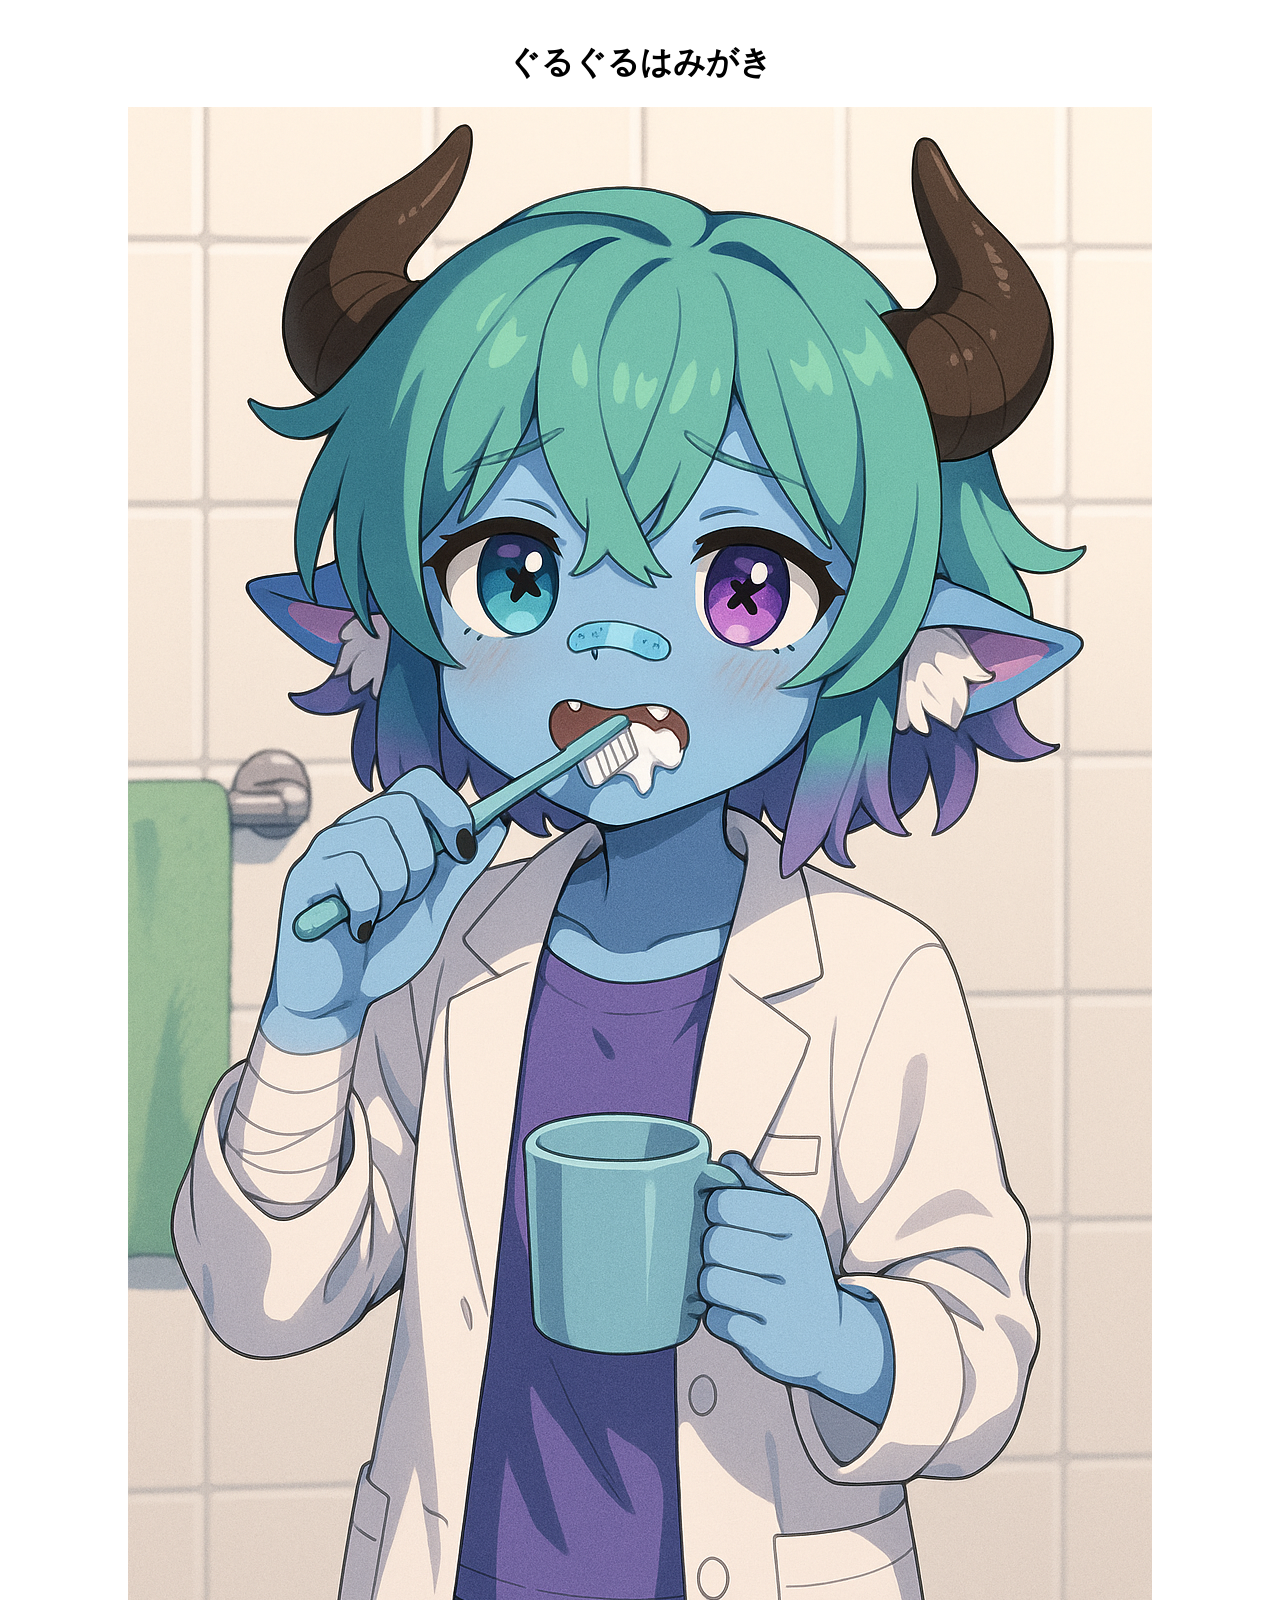
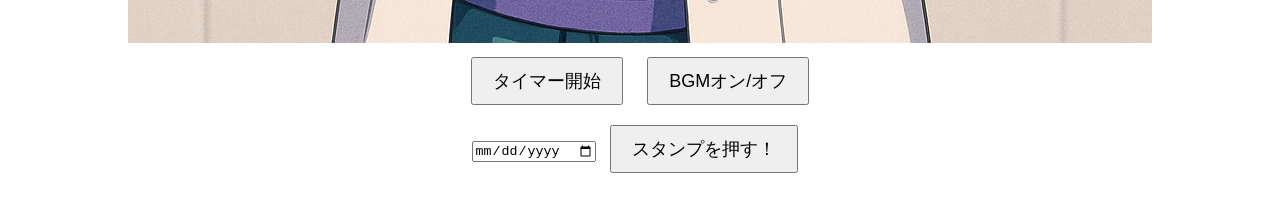
==== index.html @ c778b4d1 "Add files via upload" ====
<!DOCTYPE html>
<html lang="ja">
<head>
  <meta charset="UTF-8" />
  <meta name="viewport" content="width=device-width, initial-scale=1.0" />
  <title>ぐるぐるはみがき</title>
  <style>
    body {
      font-family: sans-serif;
      text-align: center;
      background-color: #fff;
      margin: 0;
      padding: 20px;
    }
    img {
      max-width: 80vw;
      height: auto;
    }
    button {
      margin: 10px;
      font-size: 18px;
      padding: 10px 20px;
    }
    audio {
      display: none;
    }
  </style>
</head>
<body>
  <h1>ぐるぐるはみがき</h1>
  <img id="brushImage" src="guru_brushing.png" alt="ぐるぐる歯みがき" />
  <div>
    <button onclick="startTimer()">タイマー開始</button>
    <button onclick="toggleBgm()">BGMオン/オフ</button>
  </div>
  <div>
    <input type="date" id="date" />
    <button onclick="submitStamp()">スタンプを押す！</button>
  </div>
  <audio id="bgm" src="bgm.mp3" loop></audio>
  <script src="script.js"></script>
</body>
</html>
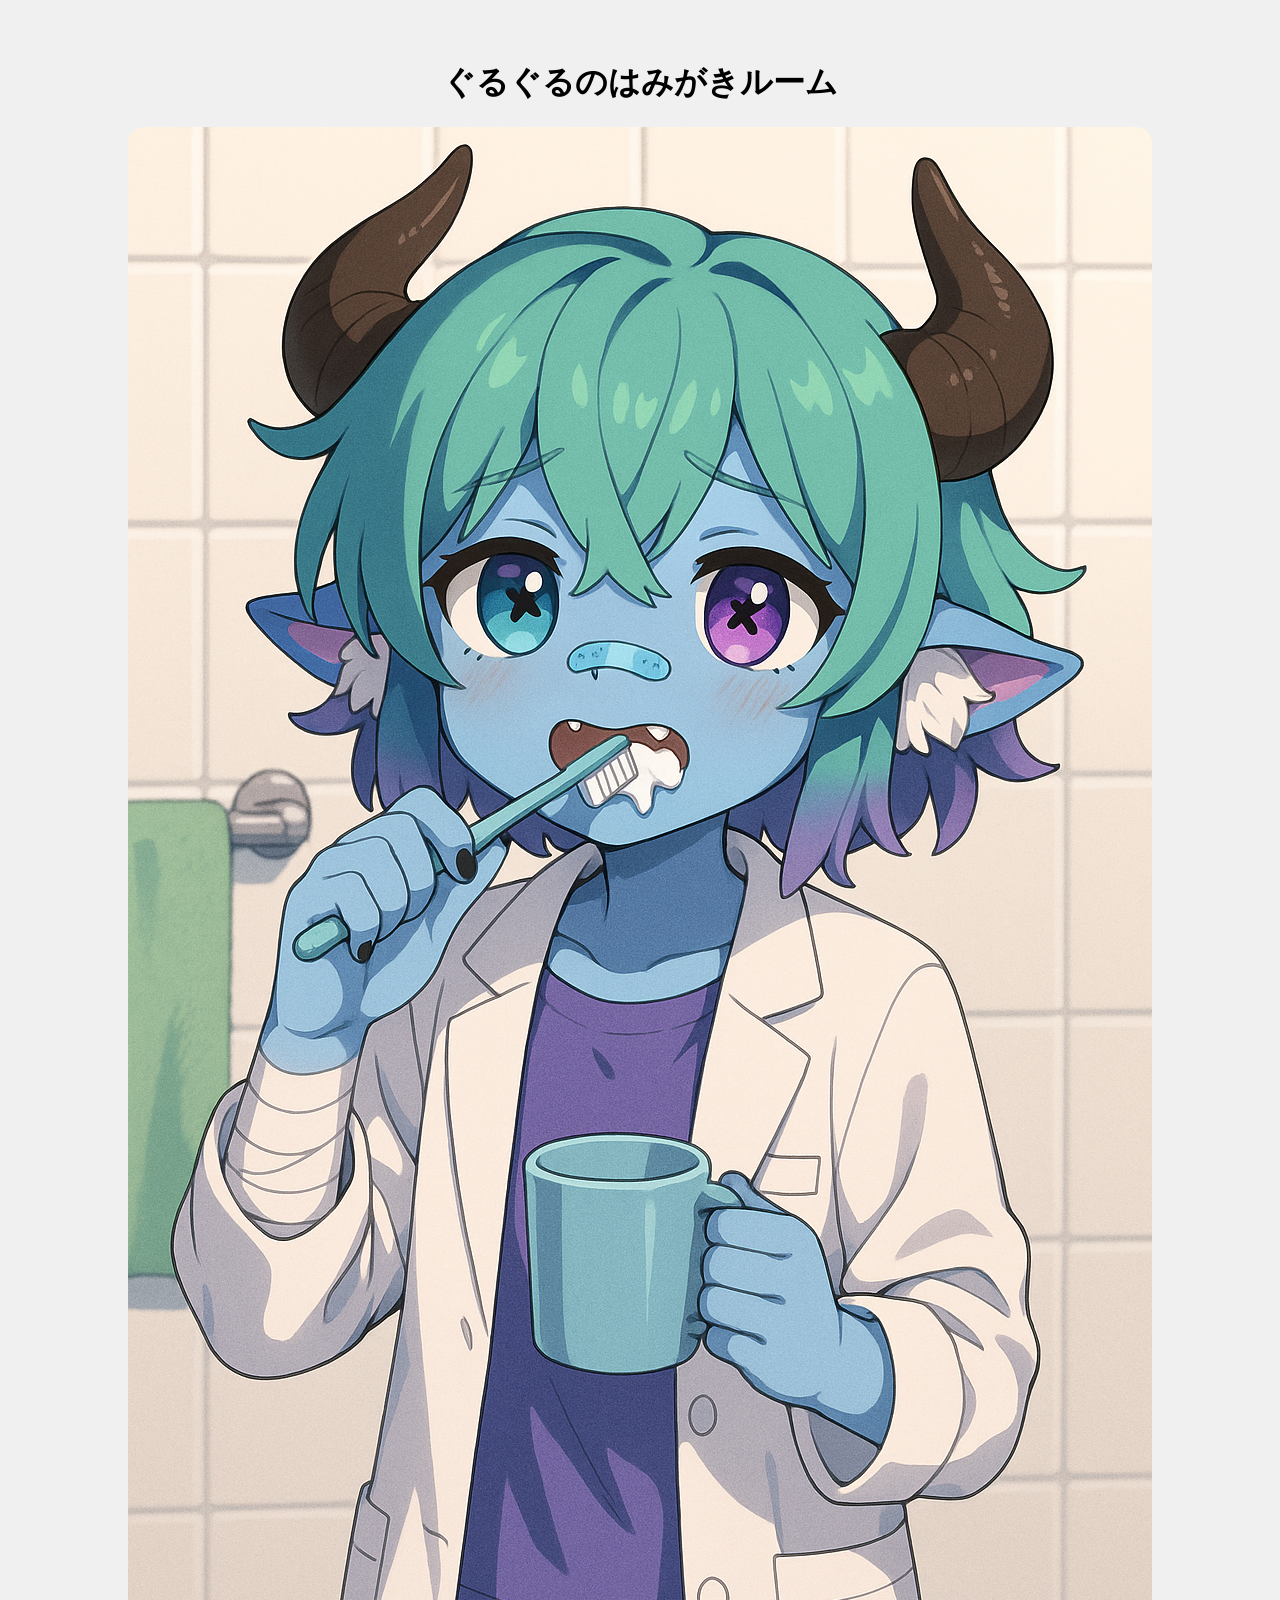
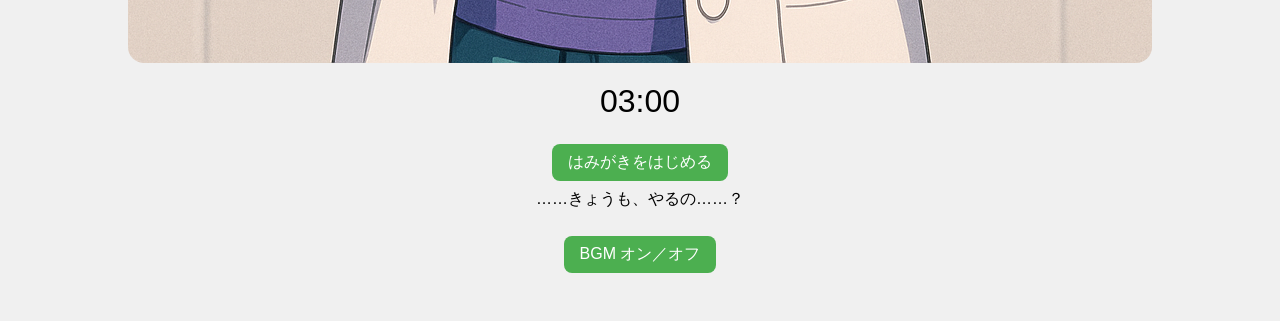
==== commit 01166eac: "Add files via upload" ====
--- a/index.html
+++ b/index.html
@@ -1,44 +1,26 @@
-
 <!DOCTYPE html>
 <html lang="ja">
 <head>
-  <meta charset="UTF-8" />
-  <meta name="viewport" content="width=device-width, initial-scale=1.0" />
-  <title>ぐるぐるはみがき</title>
-  <style>
-    body {
-      font-family: sans-serif;
-      text-align: center;
-      background-color: #fff;
-      margin: 0;
-      padding: 20px;
-    }
-    img {
-      max-width: 80vw;
-      height: auto;
-    }
-    button {
-      margin: 10px;
-      font-size: 18px;
-      padding: 10px 20px;
-    }
-    audio {
-      display: none;
-    }
-  </style>
+<meta charset="UTF-8">
+<meta name="viewport" content="width=device-width,initial-scale=1">
+<title>ぐるぐるのはみがきルーム</title>
+<link rel="manifest" href="manifest.json">
+<link rel="stylesheet" href="style.css">
 </head>
 <body>
-  <h1>ぐるぐるはみがき</h1>
-  <img id="brushImage" src="guru_brushing.png" alt="ぐるぐる歯みがき" />
-  <div>
-    <button onclick="startTimer()">タイマー開始</button>
-    <button onclick="toggleBgm()">BGMオン/オフ</button>
-  </div>
-  <div>
-    <input type="date" id="date" />
-    <button onclick="submitStamp()">スタンプを押す！</button>
-  </div>
-  <audio id="bgm" src="bgm.mp3" loop></audio>
-  <script src="script.js"></script>
+<h1>ぐるぐるのはみがきルーム</h1>
+
+<img id="guruImage" src="guru_brushing.png" alt="ぐるぐる">
+
+<div id="timerDisplay">03:00</div>
+<button id="startButton">はみがきをはじめる</button>
+<div id="quote">……きょうも、やるの……？</div>
+
+<br>
+
+<button id="toggleBGM">BGM オン／オフ</button>
+<audio id="bgm" loop src="bgm.mp3"></audio>
+
+<script src="script.js"></script>
 </body>
 </html>
--- a/style.css
+++ b/style.css
@@ -0,0 +1,27 @@
+body{
+  font-family: "メイリオ", sans-serif;
+  background:#f0f0f0;
+  text-align:center;
+  padding:2rem;
+}
+img{
+  max-width:90%;
+  height:auto;
+  border-radius:1rem;
+}
+#timerDisplay{
+  font-size:2rem;
+  margin:1rem 0;
+}
+button{
+  padding:0.5rem 1rem;
+  font-size:1rem;
+  margin:0.5rem;
+  border-radius:0.5rem;
+  border:none;
+  background:#4caf50;
+  color:#fff;
+}
+button:hover{
+  opacity:0.85;
+}
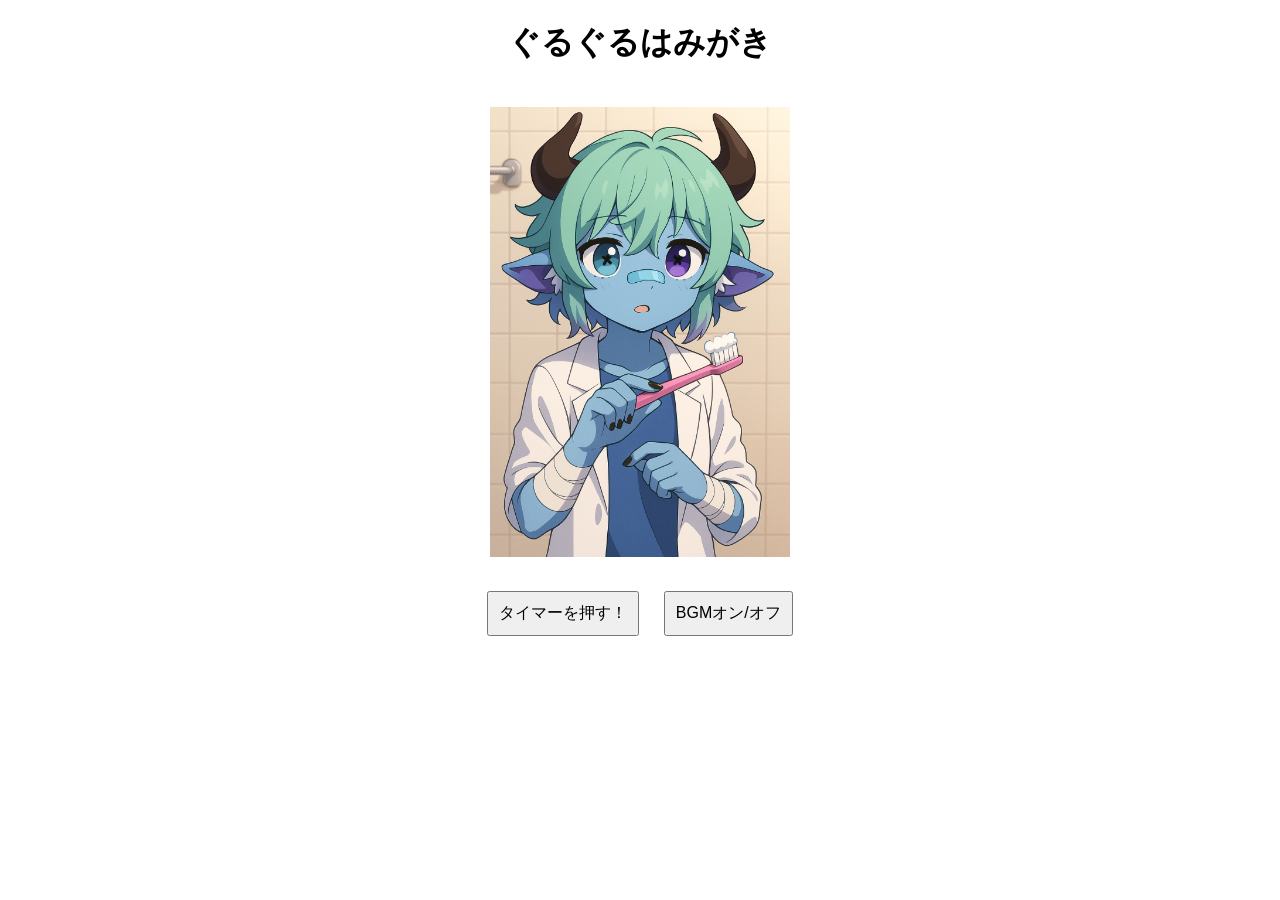
==== commit d04f822c: "Add files via upload" ====
--- a/index.html
+++ b/index.html
@@ -1,26 +1,43 @@
 <!DOCTYPE html>
 <html lang="ja">
 <head>
-<meta charset="UTF-8">
-<meta name="viewport" content="width=device-width,initial-scale=1">
-<title>ぐるぐるのはみがきルーム</title>
-<link rel="manifest" href="manifest.json">
-<link rel="stylesheet" href="style.css">
+  <meta charset="UTF-8">
+  <meta name="viewport" content="width=device-width, initial-scale=1.0">
+  <title>ぐるぐるはみがき</title>
+  <link rel="manifest" href="manifest.json">
+  <style>
+    body {
+      margin: 0;
+      padding: 0;
+      font-family: sans-serif;
+      background-color: #fff;
+      text-align: center;
+    }
+    #guruImage {
+      width: 80%;
+      max-width: 300px;
+      margin-top: 20px;
+    }
+    #controls {
+      margin: 20px;
+    }
+    button {
+      padding: 10px;
+      font-size: 1em;
+      margin: 10px;
+    }
+  </style>
 </head>
 <body>
-<h1>ぐるぐるのはみがきルーム</h1>
-
-<img id="guruImage" src="guru_brushing.png" alt="ぐるぐる">
-
-<div id="timerDisplay">03:00</div>
-<button id="startButton">はみがきをはじめる</button>
-<div id="quote">……きょうも、やるの……？</div>
-
-<br>
-
-<button id="toggleBGM">BGM オン／オフ</button>
-<audio id="bgm" loop src="bgm.mp3"></audio>
-
-<script src="script.js"></script>
+  <h1>ぐるぐるはみがき</h1>
+  <img id="guruImage" src="guru_start.png" alt="ぐるぐる">
+  <div id="controls">
+    <button onclick="startBrushing()">タイマーを押す！</button>
+    <button onclick="toggleBgm()">BGMオン/オフ</button>
+  </div>
+  <audio id="bgm" loop>
+    <source src="bgm.mp3" type="audio/mp3">
+  </audio>
+  <script src="script.js"></script>
 </body>
-</html>
+</html>
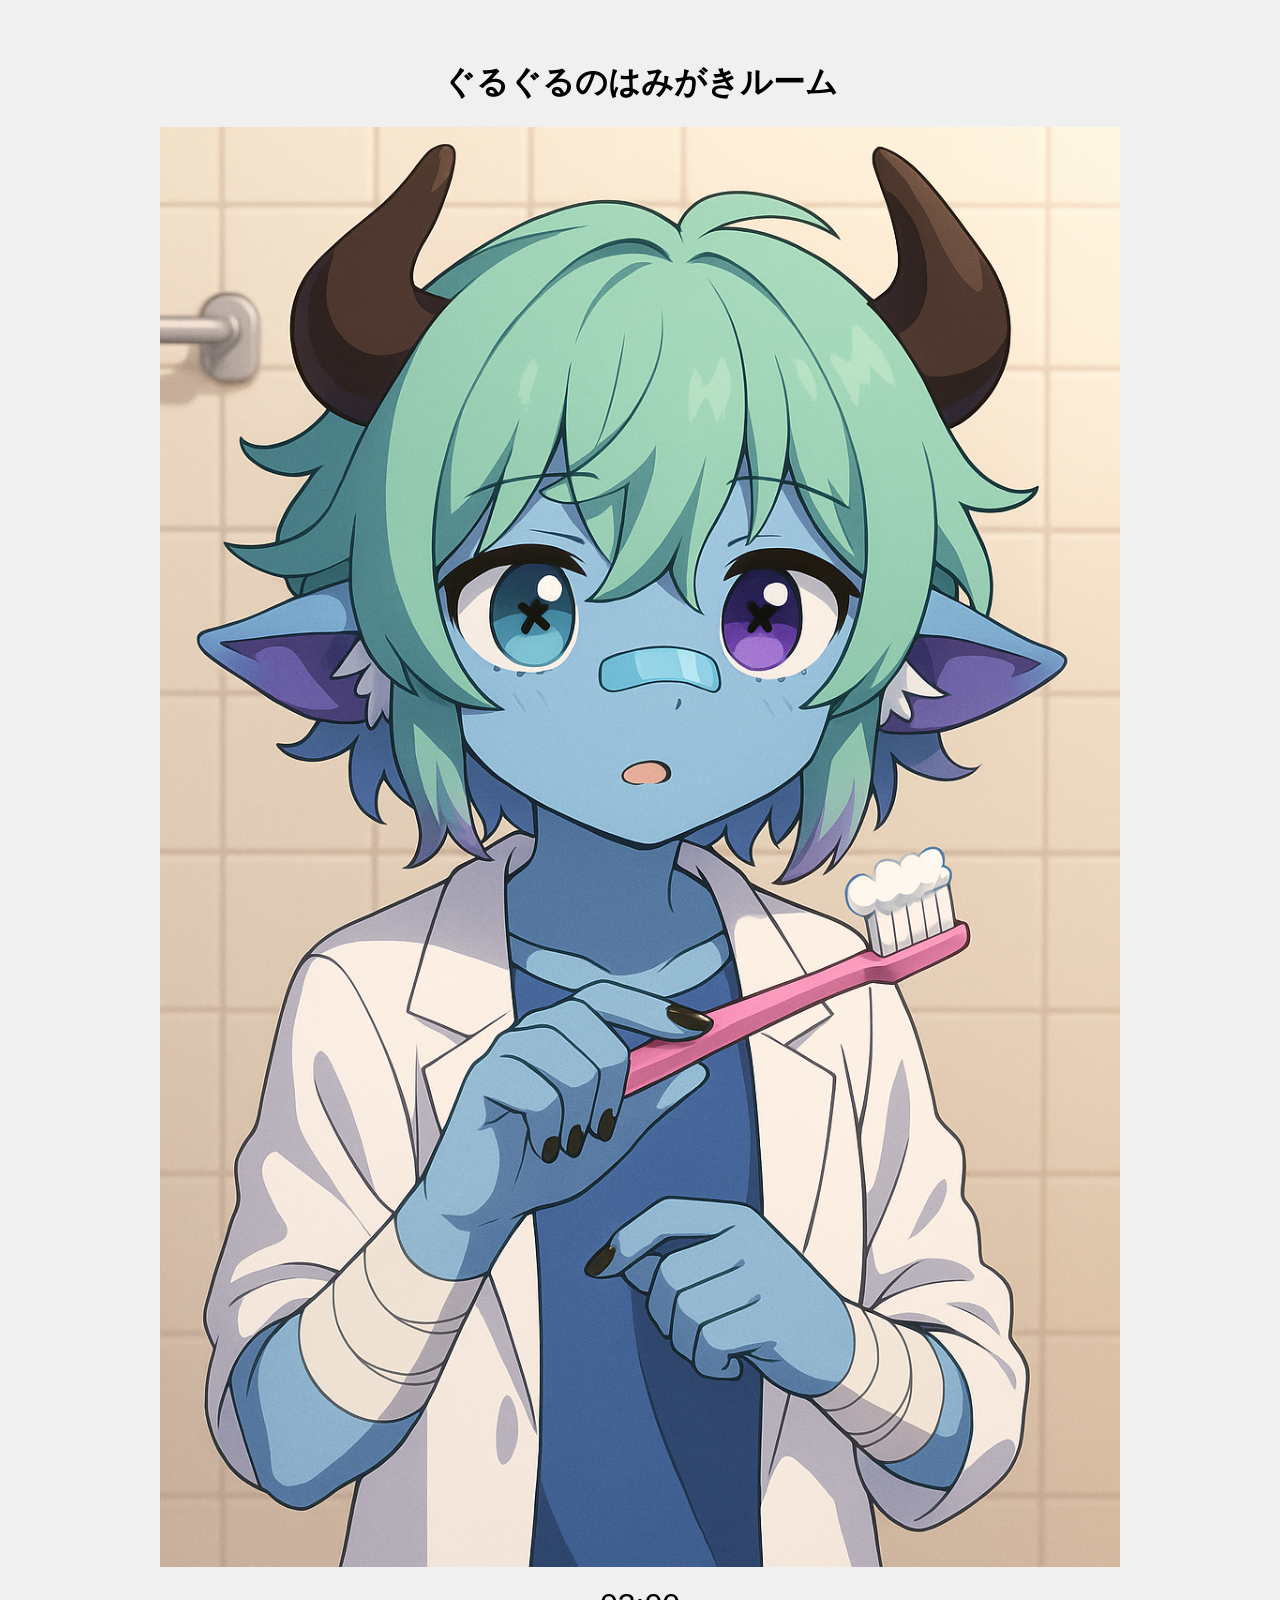
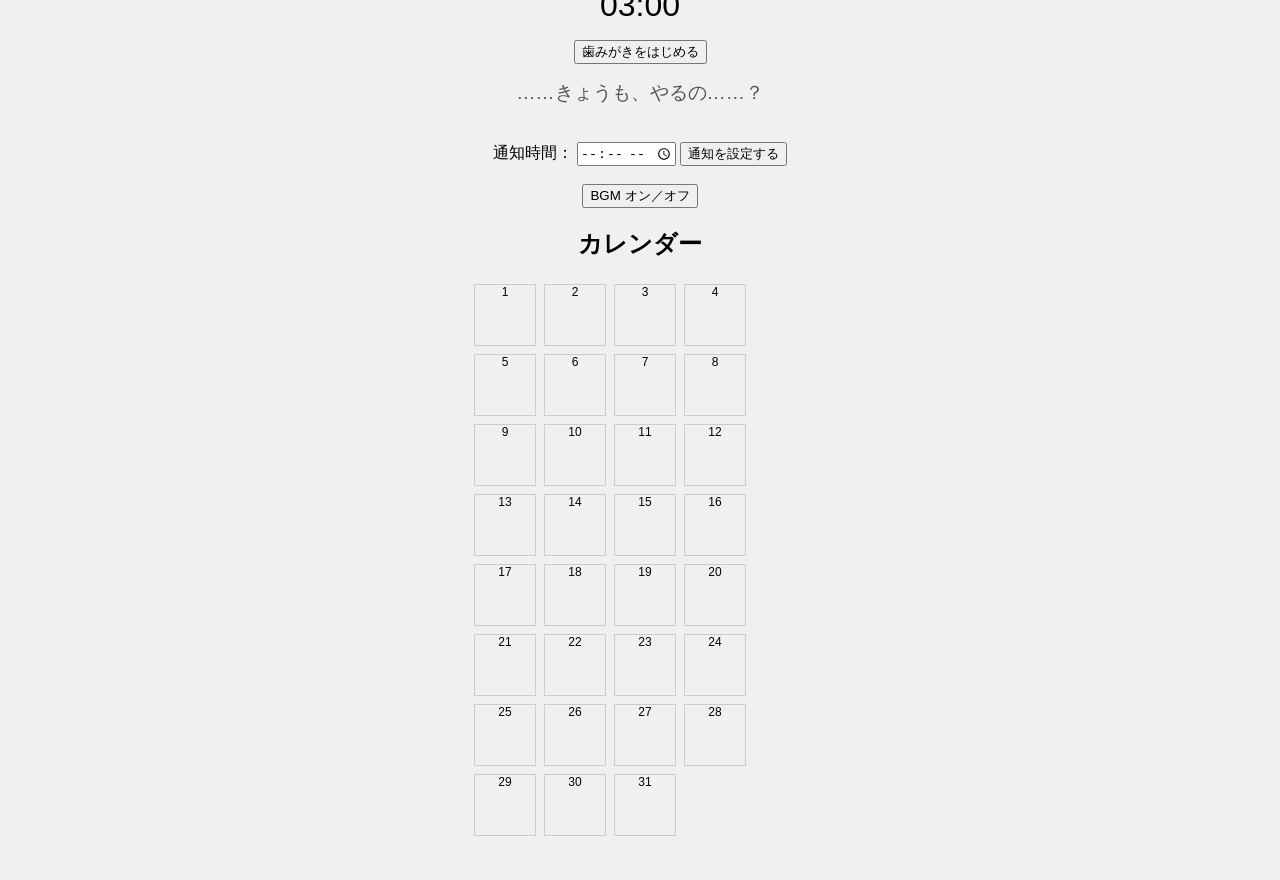
==== commit 801bee4d: "Add files via upload" ====
--- a/index.html
+++ b/index.html
@@ -1,43 +1,43 @@
+
 <!DOCTYPE html>
 <html lang="ja">
 <head>
-  <meta charset="UTF-8">
-  <meta name="viewport" content="width=device-width, initial-scale=1.0">
-  <title>ぐるぐるはみがき</title>
-  <link rel="manifest" href="manifest.json">
+  <meta charset="UTF-8" />
+  <meta name="viewport" content="width=device-width, initial-scale=1.0"/>
+  <title>ぐるぐるのはみがきルーム</title>
+  <link rel="manifest" href="manifest.json" />
+  <link rel="icon" href="guruguru_icon.png" />
   <style>
-    body {
-      margin: 0;
-      padding: 0;
-      font-family: sans-serif;
-      background-color: #fff;
-      text-align: center;
-    }
-    #guruImage {
-      width: 80%;
-      max-width: 300px;
-      margin-top: 20px;
-    }
-    #controls {
-      margin: 20px;
-    }
-    button {
-      padding: 10px;
-      font-size: 1em;
-      margin: 10px;
-    }
+    body { font-family: "メイリオ", sans-serif; background: #f0f0f0; text-align: center; padding: 2rem; }
+    #guruImage { max-width: 80%; height: auto; }
+    #timerDisplay { font-size: 2rem; margin: 1rem 0; }
+    #quote { margin-top: 1rem; font-size: 1.2rem; color: #555; }
+    #stampContainer { margin-top: 2rem; display: grid; grid-template-columns: repeat(5, 50px); gap: 10px; justify-content: center; }
+    .stamp { width: 50px; height: 50px; background-image: url('stamp.png'); background-size: contain; }
   </style>
 </head>
 <body>
-  <h1>ぐるぐるはみがき</h1>
-  <img id="guruImage" src="guru_start.png" alt="ぐるぐる">
-  <div id="controls">
-    <button onclick="startBrushing()">タイマーを押す！</button>
-    <button onclick="toggleBgm()">BGMオン/オフ</button>
-  </div>
-  <audio id="bgm" loop>
-    <source src="bgm.mp3" type="audio/mp3">
-  </audio>
+  <h1>ぐるぐるのはみがきルーム</h1>
+  <img id="guruImage" src="guru_start.png" alt="ぐるぐる" />
+  <div id="timerDisplay">03:00</div>
+  <button onclick="startTimer()">歯みがきをはじめる</button>
+  <div id="quote">……きょうも、やるの……？</div>
+  <br><br>
+  <label for="notifyTime">通知時間：</label>
+  <input type="time" id="notifyTime" />
+  <button onclick="setNotifyTime()">通知を設定する</button>
+  <br><br>
+  <button onclick="toggleBGM()">BGM オン／オフ</button>
+  <audio id="bgm" loop><source src="bgm.mp3" type="audio/mpeg"></audio>
+  <audio id="stampSound"><source src="stamp_sound.mp3" type="audio/mpeg"></audio>
+  
+  <h2>カレンダー</h2>
+  <div id="calendarContainer" style="display: flex; flex-wrap: wrap; max-width: 340px; margin: 0 auto;"></div>
   <script src="script.js"></script>
+  <script>
+    if ('serviceWorker' in navigator) {
+      navigator.serviceWorker.register('sw.js').then(() => console.log("Service Worker registered"));
+    }
+  </script>
 </body>
-</html>+</html>
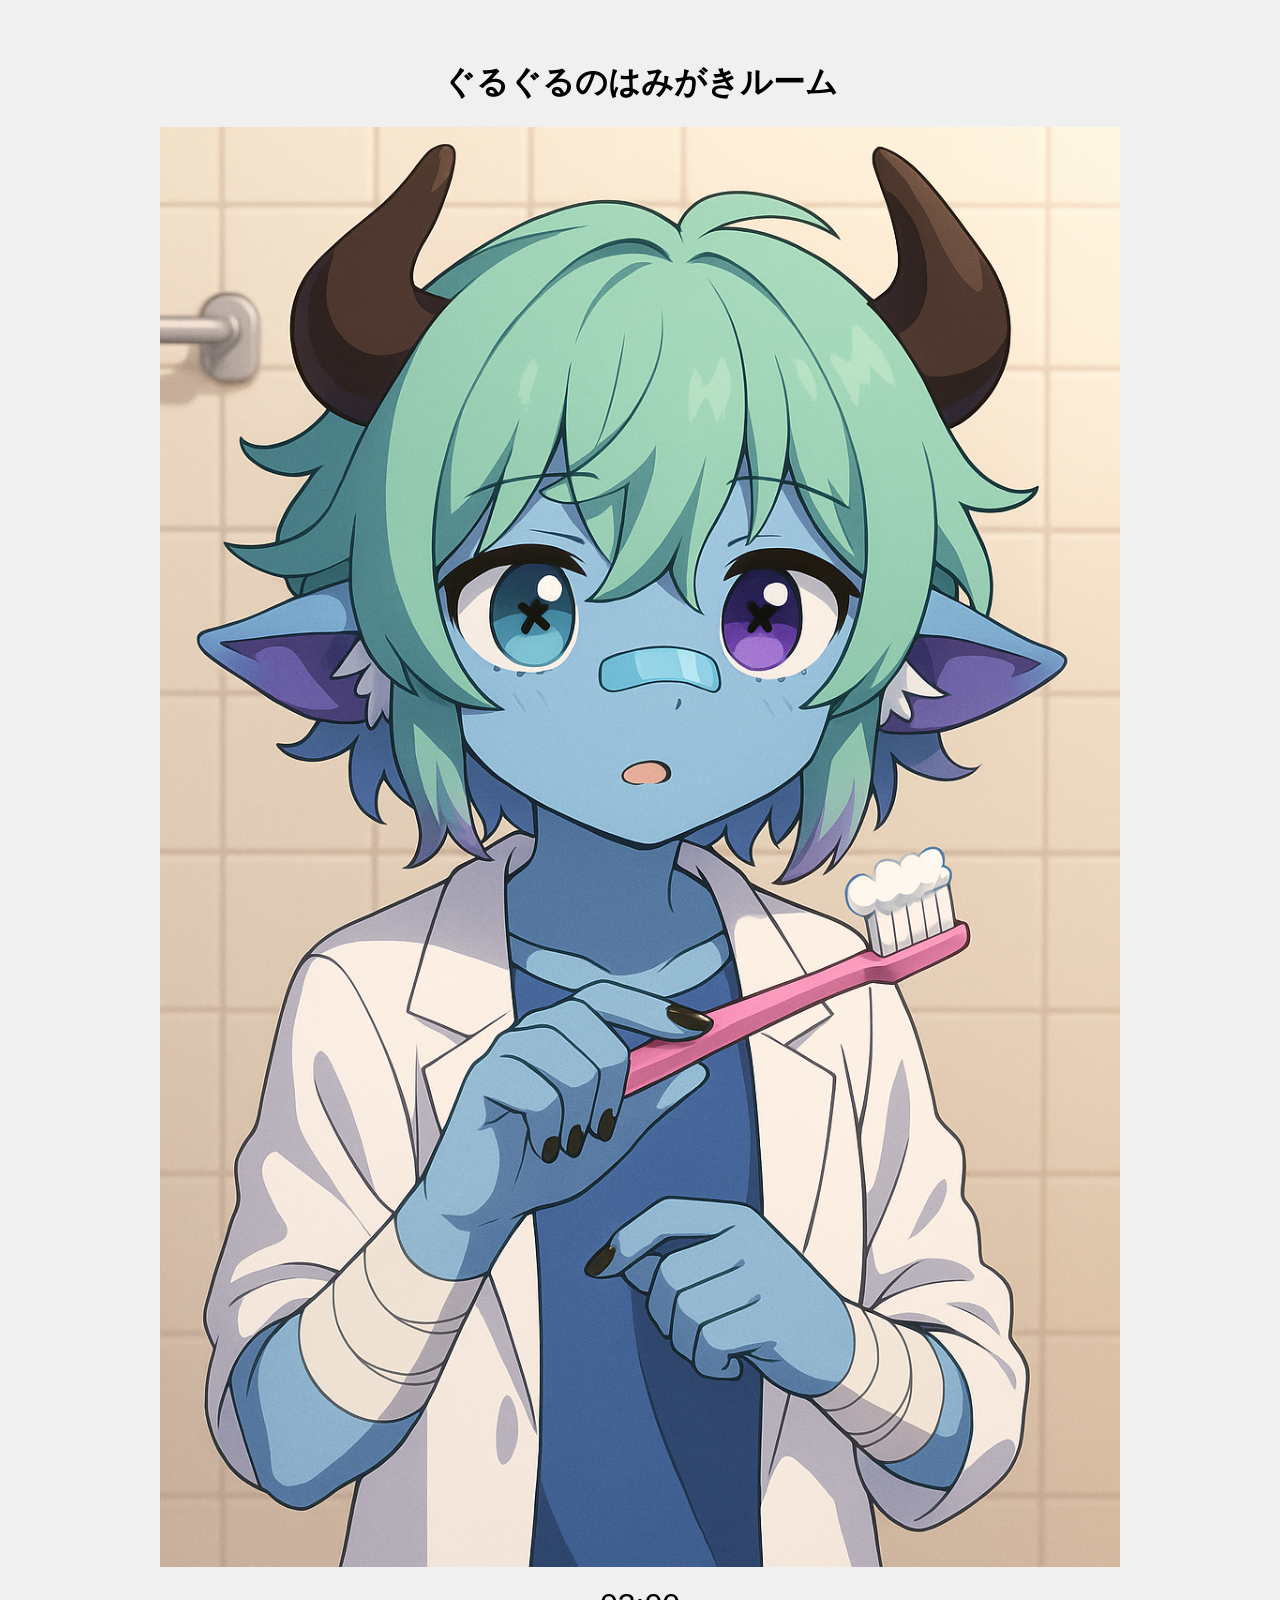
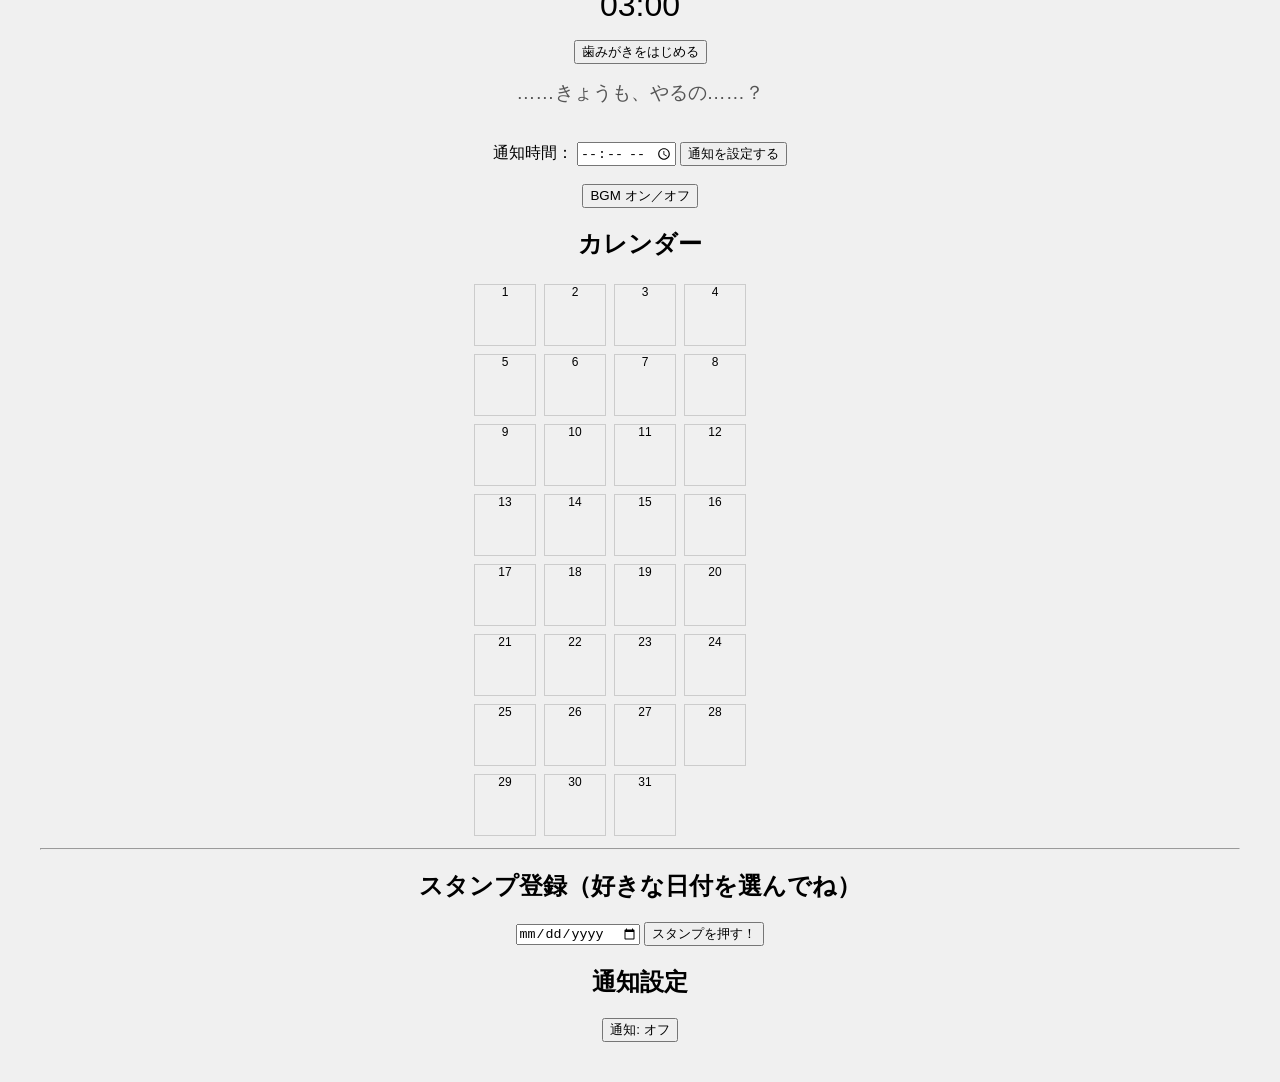
==== commit 901dc7df: "Add files via upload" ====
--- a/index.html
+++ b/index.html
@@ -39,5 +39,16 @@
       navigator.serviceWorker.register('sw.js').then(() => console.log("Service Worker registered"));
     }
   </script>
+
+<hr>
+<h2>スタンプ登録（好きな日付を選んでね）</h2>
+<input type="date" id="stampDate" />
+<button onclick="submitStamp()">スタンプを押す！</button>
+<audio id="stampSound" src="stamp_sound.mp3"></audio>
+
+<h2>通知設定</h2>
+<button id="notifyToggle" onclick="toggleNotification()">通知: 未設定</button>
+
+<script src="custom_addon.js"></script>
 </body>
 </html>
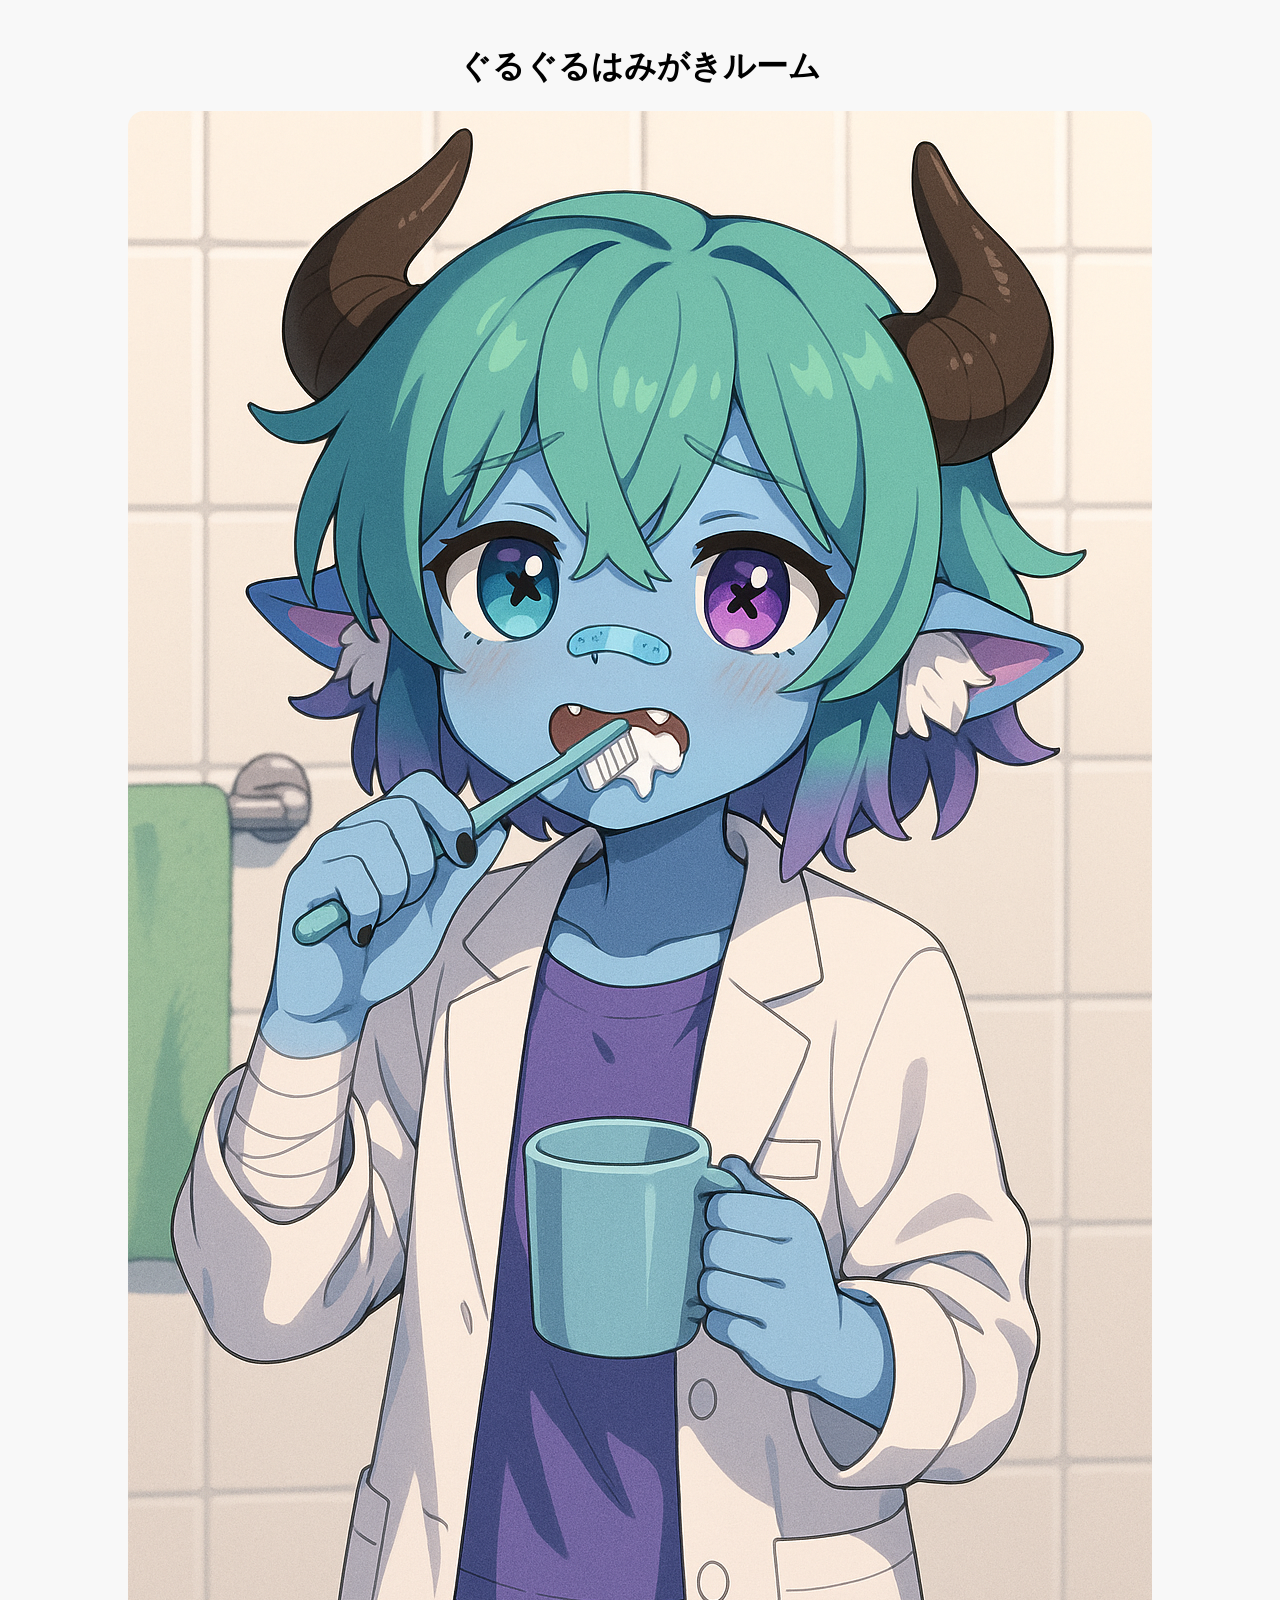
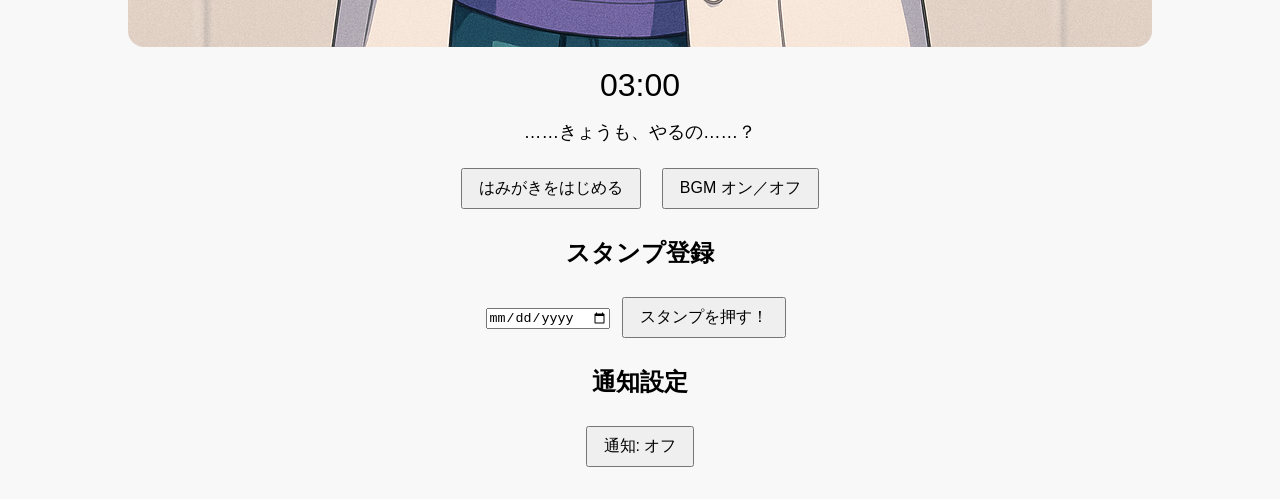
==== commit 14c4e90b: "Add files via upload" ====
--- a/index.html
+++ b/index.html
@@ -3,52 +3,27 @@
 <html lang="ja">
 <head>
   <meta charset="UTF-8" />
-  <meta name="viewport" content="width=device-width, initial-scale=1.0"/>
-  <title>ぐるぐるのはみがきルーム</title>
-  <link rel="manifest" href="manifest.json" />
-  <link rel="icon" href="guruguru_icon.png" />
-  <style>
-    body { font-family: "メイリオ", sans-serif; background: #f0f0f0; text-align: center; padding: 2rem; }
-    #guruImage { max-width: 80%; height: auto; }
-    #timerDisplay { font-size: 2rem; margin: 1rem 0; }
-    #quote { margin-top: 1rem; font-size: 1.2rem; color: #555; }
-    #stampContainer { margin-top: 2rem; display: grid; grid-template-columns: repeat(5, 50px); gap: 10px; justify-content: center; }
-    .stamp { width: 50px; height: 50px; background-image: url('stamp.png'); background-size: contain; }
-  </style>
+  <meta name="viewport" content="width=device-width,initial-scale=1" />
+  <title>ぐるぐるはみがき</title>
+  <link rel="stylesheet" href="style.css" />
 </head>
 <body>
-  <h1>ぐるぐるのはみがきルーム</h1>
-  <img id="guruImage" src="guru_start.png" alt="ぐるぐる" />
+  <h1>ぐるぐるはみがきルーム</h1>
+  <img id="guruImage" src="guru_brushing.png" />
   <div id="timerDisplay">03:00</div>
-  <button onclick="startTimer()">歯みがきをはじめる</button>
   <div id="quote">……きょうも、やるの……？</div>
-  <br><br>
-  <label for="notifyTime">通知時間：</label>
-  <input type="time" id="notifyTime" />
-  <button onclick="setNotifyTime()">通知を設定する</button>
-  <br><br>
-  <button onclick="toggleBGM()">BGM オン／オフ</button>
-  <audio id="bgm" loop><source src="bgm.mp3" type="audio/mpeg"></audio>
-  <audio id="stampSound"><source src="stamp_sound.mp3" type="audio/mpeg"></audio>
-  
-  <h2>カレンダー</h2>
-  <div id="calendarContainer" style="display: flex; flex-wrap: wrap; max-width: 340px; margin: 0 auto;"></div>
+  <button id="startButton">はみがきをはじめる</button>
+  <button id="toggleBGM">BGM オン／オフ</button>
+  <audio id="bgm" src="bgm.mp3" loop></audio>
+
+  <h2>スタンプ登録</h2>
+  <input type="date" id="stampDate" />
+  <button onclick="submitStamp()">スタンプを押す！</button>
+  <audio id="stampSound" src="stamp_sound.mp3"></audio>
+
+  <h2>通知設定</h2>
+  <button id="notifyToggle" onclick="toggleNotification()">通知: 未設定</button>
+
   <script src="script.js"></script>
-  <script>
-    if ('serviceWorker' in navigator) {
-      navigator.serviceWorker.register('sw.js').then(() => console.log("Service Worker registered"));
-    }
-  </script>
-
-<hr>
-<h2>スタンプ登録（好きな日付を選んでね）</h2>
-<input type="date" id="stampDate" />
-<button onclick="submitStamp()">スタンプを押す！</button>
-<audio id="stampSound" src="stamp_sound.mp3"></audio>
-
-<h2>通知設定</h2>
-<button id="notifyToggle" onclick="toggleNotification()">通知: 未設定</button>
-
-<script src="custom_addon.js"></script>
 </body>
 </html>
--- a/style.css
+++ b/style.css
@@ -0,0 +1,25 @@
+
+body {
+  font-family: sans-serif;
+  text-align: center;
+  background: #f8f8f8;
+  padding: 1rem;
+}
+img {
+  max-width: 90%;
+  height: auto;
+  border-radius: 1rem;
+}
+button {
+  padding: 0.5rem 1rem;
+  margin: 0.5rem;
+  font-size: 1rem;
+}
+#timerDisplay {
+  font-size: 2rem;
+  margin: 1rem 0;
+}
+#quote {
+  font-size: 1.1rem;
+  margin-bottom: 1rem;
+}
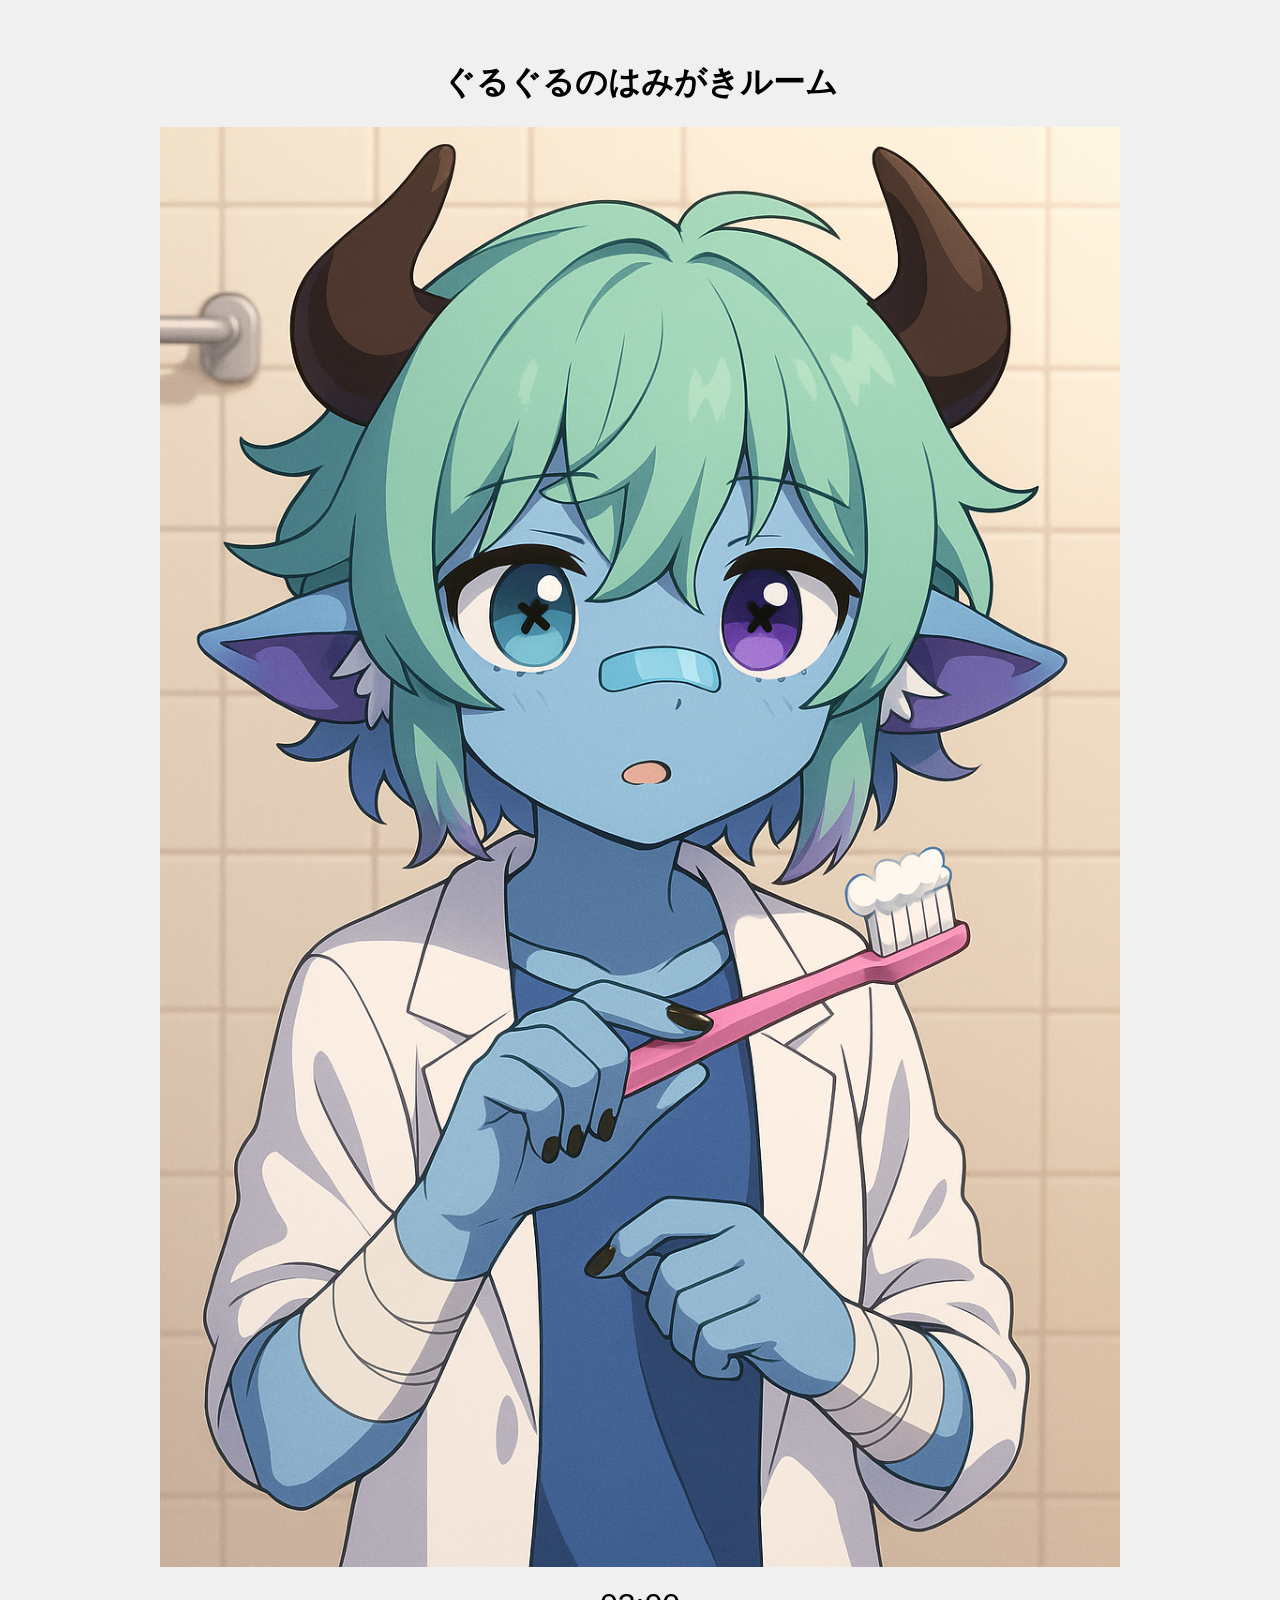
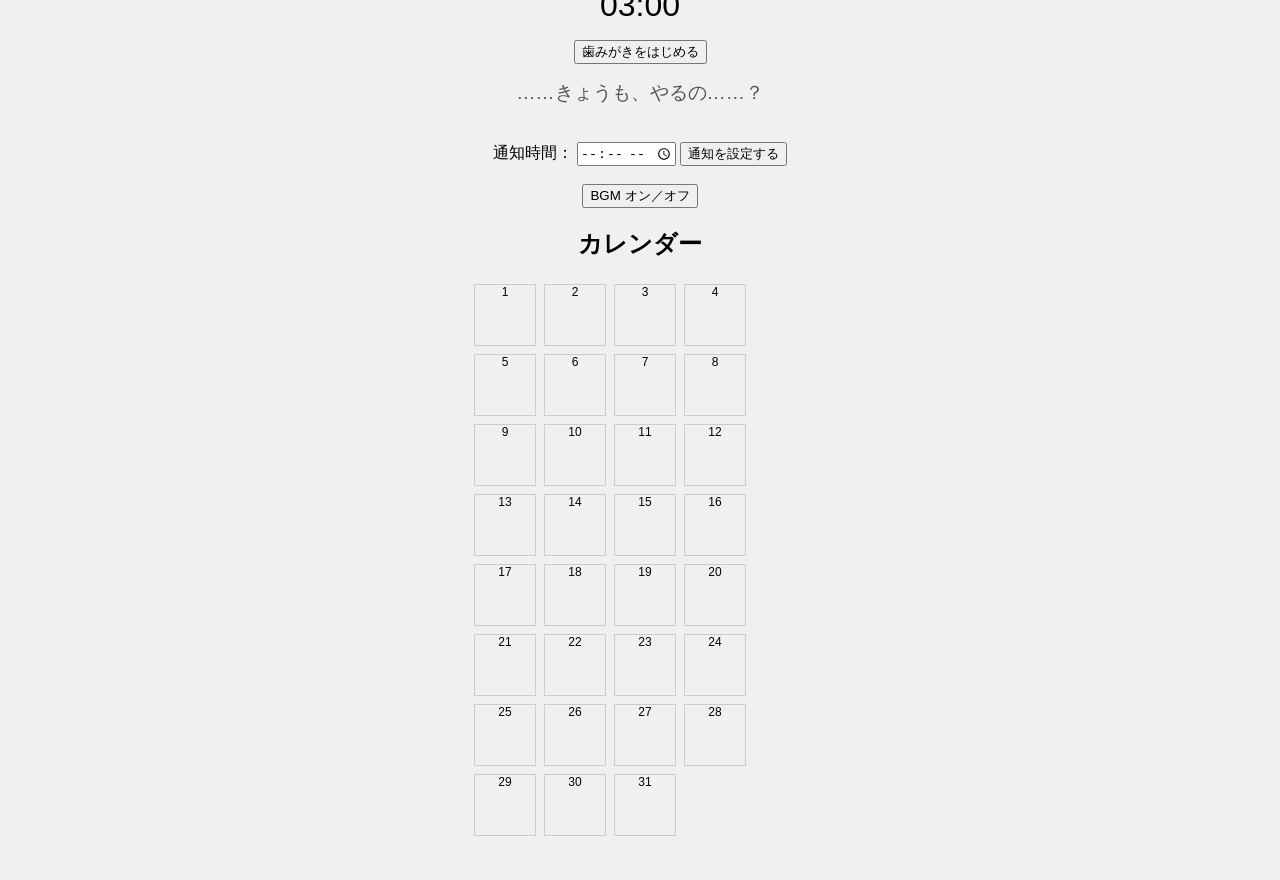
==== commit 8405fd23: "Add files via upload" ====
--- a/index.html
+++ b/index.html
@@ -3,27 +3,41 @@
 <html lang="ja">
 <head>
   <meta charset="UTF-8" />
-  <meta name="viewport" content="width=device-width,initial-scale=1" />
-  <title>ぐるぐるはみがき</title>
-  <link rel="stylesheet" href="style.css" />
+  <meta name="viewport" content="width=device-width, initial-scale=1.0"/>
+  <title>ぐるぐるのはみがきルーム</title>
+  <link rel="manifest" href="manifest.json" />
+  <link rel="icon" href="guruguru_icon.png" />
+  <style>
+    body { font-family: "メイリオ", sans-serif; background: #f0f0f0; text-align: center; padding: 2rem; }
+    #guruImage { max-width: 80%; height: auto; }
+    #timerDisplay { font-size: 2rem; margin: 1rem 0; }
+    #quote { margin-top: 1rem; font-size: 1.2rem; color: #555; }
+    #stampContainer { margin-top: 2rem; display: grid; grid-template-columns: repeat(5, 50px); gap: 10px; justify-content: center; }
+    .stamp { width: 50px; height: 50px; background-image: url('stamp.png'); background-size: contain; }
+  </style>
 </head>
 <body>
-  <h1>ぐるぐるはみがきルーム</h1>
-  <img id="guruImage" src="guru_brushing.png" />
+  <h1>ぐるぐるのはみがきルーム</h1>
+  <img id="guruImage" src="guru_start.png" alt="ぐるぐる" />
   <div id="timerDisplay">03:00</div>
+  <button onclick="startTimer()">歯みがきをはじめる</button>
   <div id="quote">……きょうも、やるの……？</div>
-  <button id="startButton">はみがきをはじめる</button>
-  <button id="toggleBGM">BGM オン／オフ</button>
-  <audio id="bgm" src="bgm.mp3" loop></audio>
-
-  <h2>スタンプ登録</h2>
-  <input type="date" id="stampDate" />
-  <button onclick="submitStamp()">スタンプを押す！</button>
-  <audio id="stampSound" src="stamp_sound.mp3"></audio>
-
-  <h2>通知設定</h2>
-  <button id="notifyToggle" onclick="toggleNotification()">通知: 未設定</button>
-
+  <br><br>
+  <label for="notifyTime">通知時間：</label>
+  <input type="time" id="notifyTime" />
+  <button onclick="setNotifyTime()">通知を設定する</button>
+  <br><br>
+  <button onclick="toggleBGM()">BGM オン／オフ</button>
+  <audio id="bgm" loop><source src="bgm.mp3" type="audio/mpeg"></audio>
+  <audio id="stampSound"><source src="stamp_sound.mp3" type="audio/mpeg"></audio>
+  
+  <h2>カレンダー</h2>
+  <div id="calendarContainer" style="display: flex; flex-wrap: wrap; max-width: 340px; margin: 0 auto;"></div>
   <script src="script.js"></script>
+  <script>
+    if ('serviceWorker' in navigator) {
+      navigator.serviceWorker.register('sw.js').then(() => console.log("Service Worker registered"));
+    }
+  </script>
 </body>
 </html>
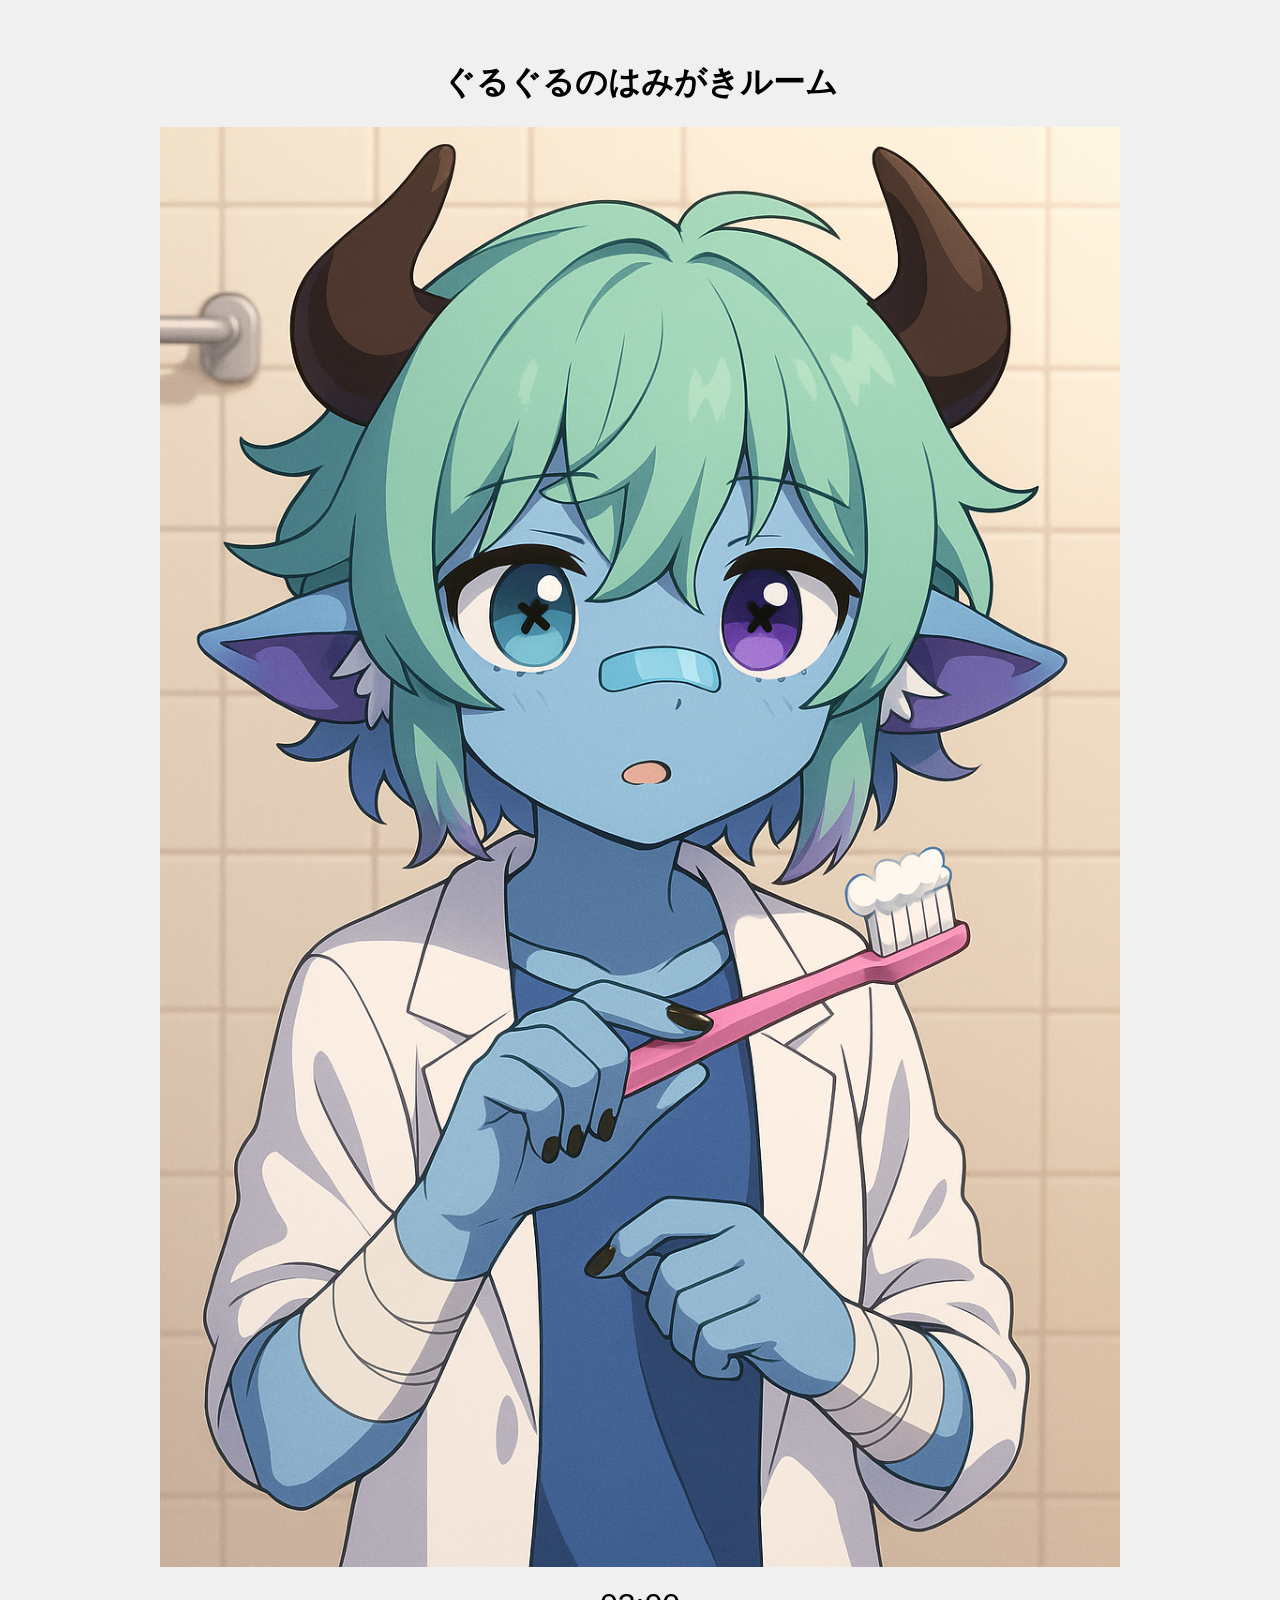
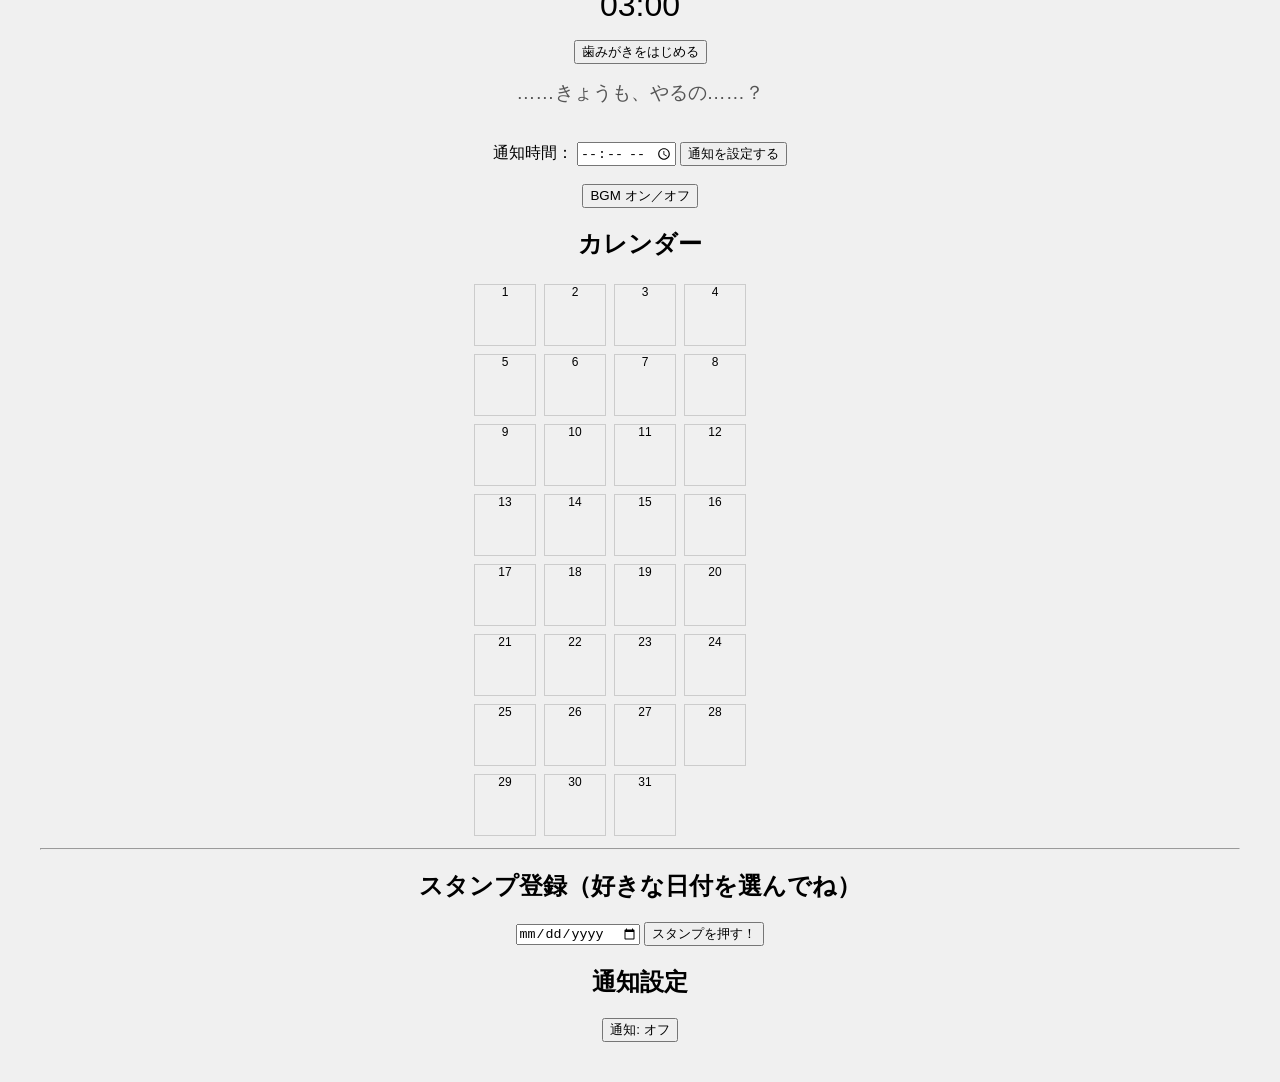
==== commit 611f4693: "Add files via upload" ====
--- a/index.html
+++ b/index.html
@@ -39,5 +39,16 @@
       navigator.serviceWorker.register('sw.js').then(() => console.log("Service Worker registered"));
     }
   </script>
+
+<hr>
+<h2>スタンプ登録（好きな日付を選んでね）</h2>
+<input type="date" id="stampDate" />
+<button onclick="submitStamp()">スタンプを押す！</button>
+<audio id="stampSound" src="stamp_sound.mp3"></audio>
+
+<h2>通知設定</h2>
+<button id="notifyToggle" onclick="toggleNotification()">通知: 未設定</button>
+
+<script src="custom_addon.js"></script>
 </body>
 </html>
